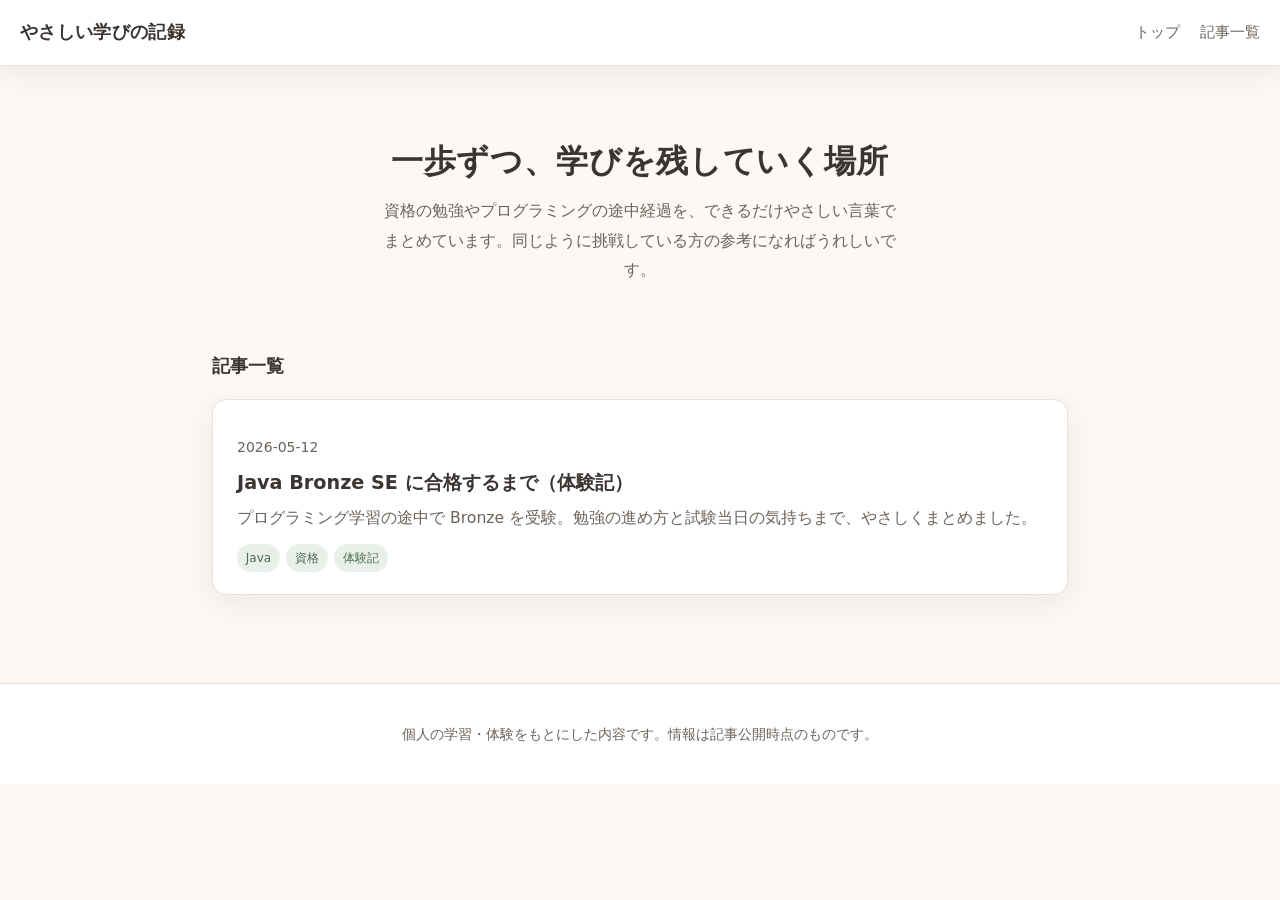
==== index.html @ 8e623fb0 "Add files via upload" ====
<!DOCTYPE html>
<html lang="ja">
  <head>
    <meta charset="UTF-8" />
    <meta name="viewport" content="width=device-width, initial-scale=1.0" />
    <meta
      name="description"
      content="資格や学びの体験を、やさしくわかりやすく綴るブログ。Java などプログラミング学習の記録も。"
    />
    <meta property="og:type" content="website" />
    <meta property="og:title" content="やさしい学びの記録" />
    <meta
      property="og:description"
      content="資格や学びの体験を、やさしくわかりやすく綴るブログ。"
    />
    <title>やさしい学びの記録 | トップ</title>
    <link rel="stylesheet" href="css/style.css" />
  </head>
  <body>
    <header class="site-header">
      <div class="site-header__inner">
        <a class="site-logo" href="index.html">やさしい学びの記録</a>
        <nav class="site-nav" aria-label="主要ナビゲーション">
          <a href="index.html">トップ</a>
          <a href="#articles">記事一覧</a>
        </nav>
      </div>
    </header>

    <main>
      <section class="hero" aria-labelledby="hero-title">
        <h1 id="hero-title">一歩ずつ、学びを残していく場所</h1>
        <p>
          資格の勉強やプログラミングの途中経過を、できるだけやさしい言葉でまとめています。同じように挑戦している方の参考になればうれしいです。
        </p>
      </section>

      <section id="articles" aria-labelledby="articles-heading">
        <h2 class="section-title" id="articles-heading">記事一覧</h2>
        <ul id="article-list" class="article-list"></ul>
      </section>
    </main>

    <footer class="site-footer">
      <p>個人の学習・体験をもとにした内容です。情報は記事公開時点のものです。</p>
    </footer>

    <script src="js/main.js" defer></script>
  </body>
</html>
---- css/style.css ----
/* やさしい印象・読みやすさ優先 */
:root {
  --bg: #fdf8f3;
  --bg-card: #ffffff;
  --text: #3a3532;
  --text-muted: #6b635c;
  --accent: #7d9b83;
  --accent-soft: #e8f0e9;
  --border: #e8e0d8;
  --shadow: 0 8px 28px rgba(58, 53, 50, 0.08);
  --radius: 14px;
  --font: "Hiragino Sans", "Hiragino Kaku Gothic ProN", "Yu Gothic UI", "Yu Gothic",
    Meiryo, system-ui, sans-serif;
  --max-read: 40rem;
}

*,
*::before,
*::after {
  box-sizing: border-box;
}

html {
  scroll-behavior: smooth;
}

body {
  margin: 0;
  font-family: var(--font);
  font-size: 1.0625rem;
  line-height: 1.85;
  color: var(--text);
  background: var(--bg);
  -webkit-font-smoothing: antialiased;
}



a {
  color: var(--accent);
  text-decoration-thickness: 1px;
  text-underline-offset: 3px;
}

a:hover {
  color: #5f7a64;
}

img {
  max-width: 100%;
  height: auto;
  border-radius: var(--radius);
}

.site-header {
  background: var(--bg-card);
  border-bottom: 1px solid var(--border);
  box-shadow: var(--shadow);
  position: sticky;
  top: -10px;
  z-index: 10;
}

.site-header__inner {
  max-width: 90rem;
  margin: 0 auto;
  padding: 1rem 1.25rem;
  display: flex;
  align-items: center;
  justify-content: space-between;
  gap: 1rem;
  flex-wrap: wrap;
}

.site-logo {
  font-weight: 700;
  font-size: 1.1rem;
  letter-spacing: 0.02em;
  color: var(--text);
  text-decoration: none;
  text-align: center;
}

.site-logo:hover {
  color: var(--accent);
}

.site-nav {
  display: flex;
  gap: 1.25rem;
  flex-wrap: wrap;
}

.site-nav a {
  font-size: 0.95rem;
  color: var(--text-muted);
  text-decoration: none;
}

.site-nav a:hover {
  color: var(--accent);
}

main {
  max-width: 56rem;
  margin: 0 auto;
  padding: 2rem 1.25rem 3.5rem;
}

/* 記事ページ: 本文を画面中央に、目次をその左（左列の右寄せ） */
main.article-layout {
  max-width: none;
  width: 100%;
  display: grid;
  grid-template-columns: 1fr;
  gap: 1.25rem;
  align-items: start;
}

@media (min-width: 900px) {
  main.article-layout {
    grid-template-columns: 1fr minmax(0, min(48rem, 92vw)) 1fr;
    column-gap: 1.25rem;
    row-gap: 0;
  }

  .article-toc {
    grid-column: 3;
    justify-self: start;
    align-self: start;
    position: sticky;
    top: 4rem;
    padding: 1rem 1rem;
    width: min(13.5rem, 100%);
    box-sizing: border-box;
    border-radius: var(--radius);
    border: 1px solid var(--border);
    background-color: var(--bg-card);
    box-shadow: var(--shadow);
    
  }

  .article-body {
    grid-column: 2;
    grid-row: 1;
    width: 100%;
    max-width: none;
    margin: 0;
  }
}


.article-toc__label {
  margin: 0 0 0.5rem;
  font-size: 0.8rem;
  font-weight: 700;
  letter-spacing: 0.08em;
  color: var(--text-muted);
  text-transform: uppercase;
}

.article-toc__nav {
  margin: 0;
}

.article-toc__list {
  list-style: none;
  margin: 0;
  padding: 0;
  font-size: 0.875rem;
  line-height: 1.55;
}

.article-toc__list li {
  margin: 0 0 0.45rem;
}

.article-toc__list a {
  display: block;
  padding: 0.2rem 0;
  color: var(--text-muted);
  border-bottom: 1px solid var(--accent);
  text-decoration: none;
  border-left: 3px solid transparent;
  padding-left: 0.65rem;
  margin-left: -0.65rem;
}

.article-toc__list a:hover {
  color: var(--accent);
  border-left-color: var(--accent-soft);
  border-bottom-width: 2px;
}

.hero {
  text-align: center;
  padding: 2.5rem 1rem 2rem;
  margin-bottom: 2rem;
}

.hero h1 {
  margin: 0 0 0.75rem;
  font-size: clamp(1.5rem, 4vw, 2rem);
  font-weight: 700;
  line-height: 1.45;
  letter-spacing: 0.02em;
}

.hero p {
  margin: 0 auto;
  max-width: 32rem;
  color: var(--text-muted);
  font-size: 1rem;
}

.section-title {
  font-size: 1.15rem;
  font-weight: 700;
  margin: 0 0 1rem;
  color: var(--text);
}

.article-list {
  list-style: none;
  margin: 0;
  padding: 0;
  display: flex;
  flex-direction: column;
  gap: 1rem;
}

.article-card {
  background: var(--bg-card);
  border: 1px solid var(--border);
  border-radius: var(--radius);
  box-shadow: var(--shadow);
  overflow: hidden;
}

.article-card a {
  display: block;
  padding: 1.35rem 1.5rem;
  color: inherit;
  text-decoration: none;
}

.article-card a:hover {
  background: var(--accent-soft);
}

.article-card h2 {
  margin: 0 0 0.5rem;
  font-size: 1.2rem;
  font-weight: 700;
  line-height: 1.45;
}

.article-card .meta {
  font-size: 0.875rem;
  color: var(--text-muted);
  margin-bottom: 0.5rem;
}

.article-card .desc {
  margin: 0;
  font-size: 0.98rem;
  color: var(--text-muted);
  line-height: 1.7;
}

.tags {
  display: flex;
  flex-wrap: wrap;
  gap: 0.4rem;
  margin-top: 0.75rem;
}

.tag {
  font-size: 0.75rem;
  padding: 0.2rem 0.55rem;
  border-radius: 999px;
  background: var(--accent-soft);
  color: #4a6b4f;
}

.article-body {
  background: var(--bg-card);
  border: 1px solid var(--border);
  border-radius: var(--radius);
  box-shadow: var(--shadow);
  padding: 2rem 1.5rem 2.25rem;
}

@media (min-width: 640px) {
  .article-body {
    padding: 2.5rem 2.75rem 2.75rem;
  }
}

.article-body h1 {
  margin: 0 0 0.5rem;
  font-size: clamp(1.35rem, 3.5vw, 1.75rem);
  line-height: 1.45;
}

.article-body .article-meta {
  margin: 0 0 0.5rem;
  font-size: 0.9rem;
  color: var(--text-muted);
}

.article-body .lead {
  margin: 0 0 1.5rem;
  color: var(--text-muted);
  font-size: 1rem;
}

.article-body h2 {
  margin: 2.25rem 0 0.75rem;
  font-size: 1.2rem;
  padding-bottom: 0.35rem;
  border-bottom: 2px solid var(--accent-soft);
  line-height: 1.45;
  scroll-margin-top: 5rem;
}

.article-body h2:first-of-type {
  margin-top: 0;
}

.article-body p {
  margin: 0 0 1rem;
  max-width: var(--max-read);
}

.article-body ul,
.article-body ol {
  margin: 0 0 1rem;
  padding-left: 1.35rem;
  max-width: var(--max-read);
}

.article-body li {
  margin-bottom: 0.35rem;
}

.note-box {
  margin: 1.5rem 0;
  padding: 1rem 1.15rem;
  background: var(--accent-soft);
  border-radius: var(--radius);
  border: 1px solid #d4e4d6;
  max-width: var(--max-read);
}

.note-box p {
  margin: 0;
  font-size: 0.95rem;
  color: var(--text);
}

.disclosure {
  margin-top: 2.5rem;
  padding-top: 1.5rem;
  border-top: 1px dashed var(--border);
  font-size: 0.875rem;
  color: var(--text-muted);
  max-width: var(--max-read);
}

.site-footer {
  margin-top: 2rem;
  padding: 1.5rem 1.25rem;
  text-align: center;
  font-size: 0.85rem;
  color: var(--text-muted);
  border-top: 1px solid var(--border);
  background: var(--bg-card);
}

.empty-state {
  text-align: center;
  padding: 2rem;
  color: var(--text-muted);
  background: var(--bg-card);
  border-radius: var(--radius);
  border: 1px dashed var(--border);
}
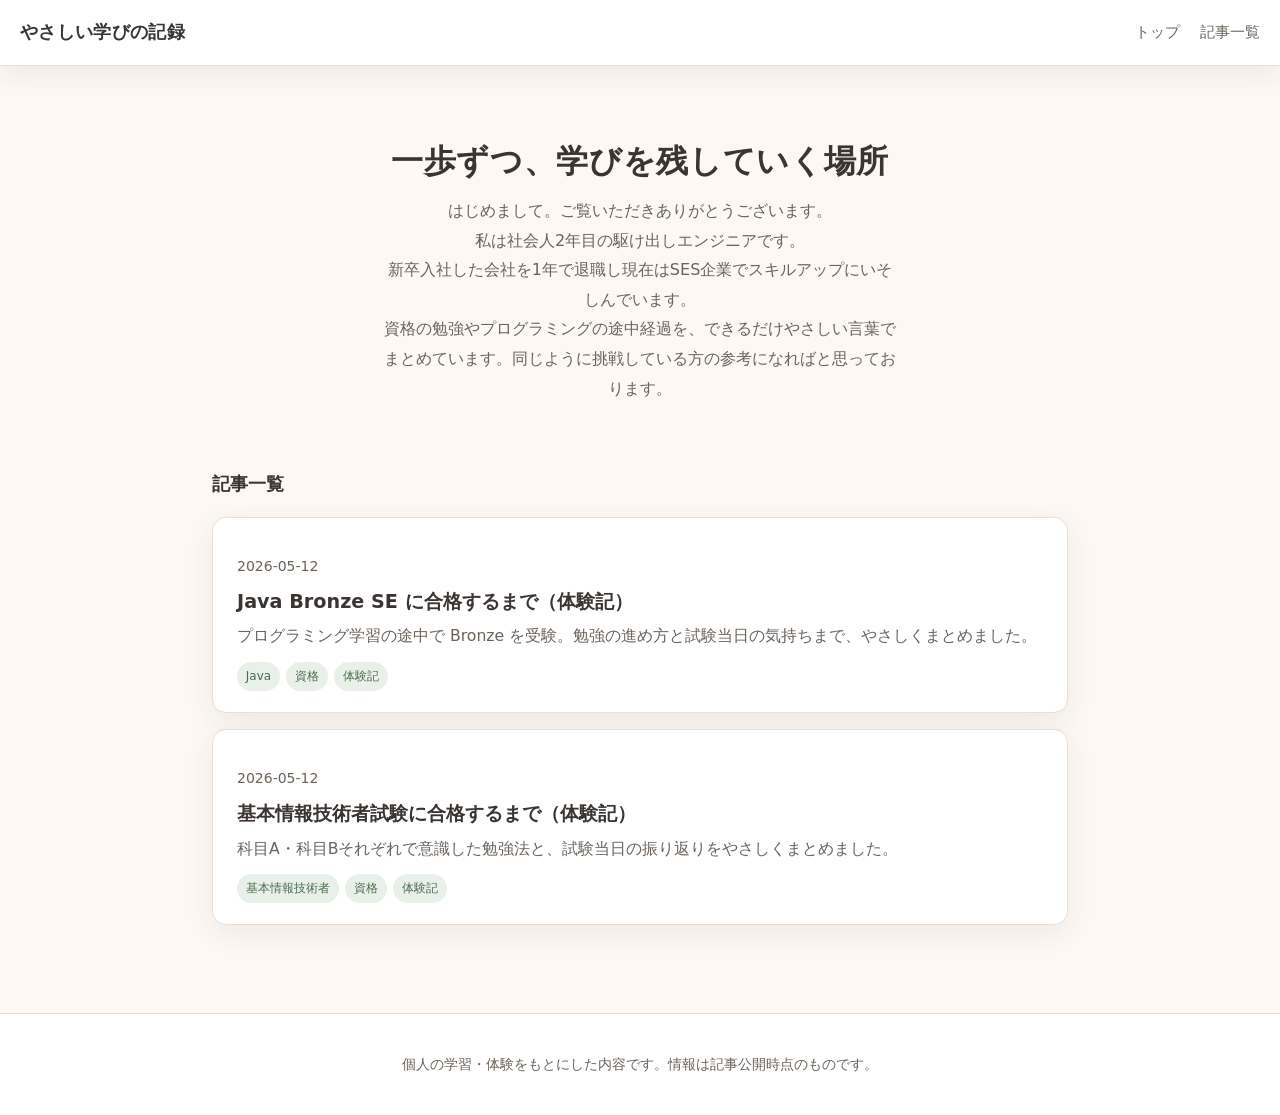
==== commit 252592c9: "Add files via upload" ====
--- a/index.html
+++ b/index.html
@@ -15,6 +15,8 @@
     />
     <title>やさしい学びの記録 | トップ</title>
     <link rel="stylesheet" href="css/style.css" />
+    <!--google search console用のタブ-->
+    <meta name="google-site-verification" content="m6bRnoOsdUn7NpkT882rZXpIeNRMPOBpyRyoLpZJbzU" />
   </head>
   <body>
     <header class="site-header">
@@ -31,7 +33,12 @@
       <section class="hero" aria-labelledby="hero-title">
         <h1 id="hero-title">一歩ずつ、学びを残していく場所</h1>
         <p>
-          資格の勉強やプログラミングの途中経過を、できるだけやさしい言葉でまとめています。同じように挑戦している方の参考になればうれしいです。
+          はじめまして。ご覧いただきありがとうございます。<br>
+          私は社会人2年目の駆け出しエンジニアです。<br>
+          新卒入社した会社を1年で退職し現在はSES企業でスキルアップにいそしんでいます。
+        </p>
+        <p>
+          資格の勉強やプログラミングの途中経過を、できるだけやさしい言葉でまとめています。同じように挑戦している方の参考になればと思っております。
         </p>
       </section>
 
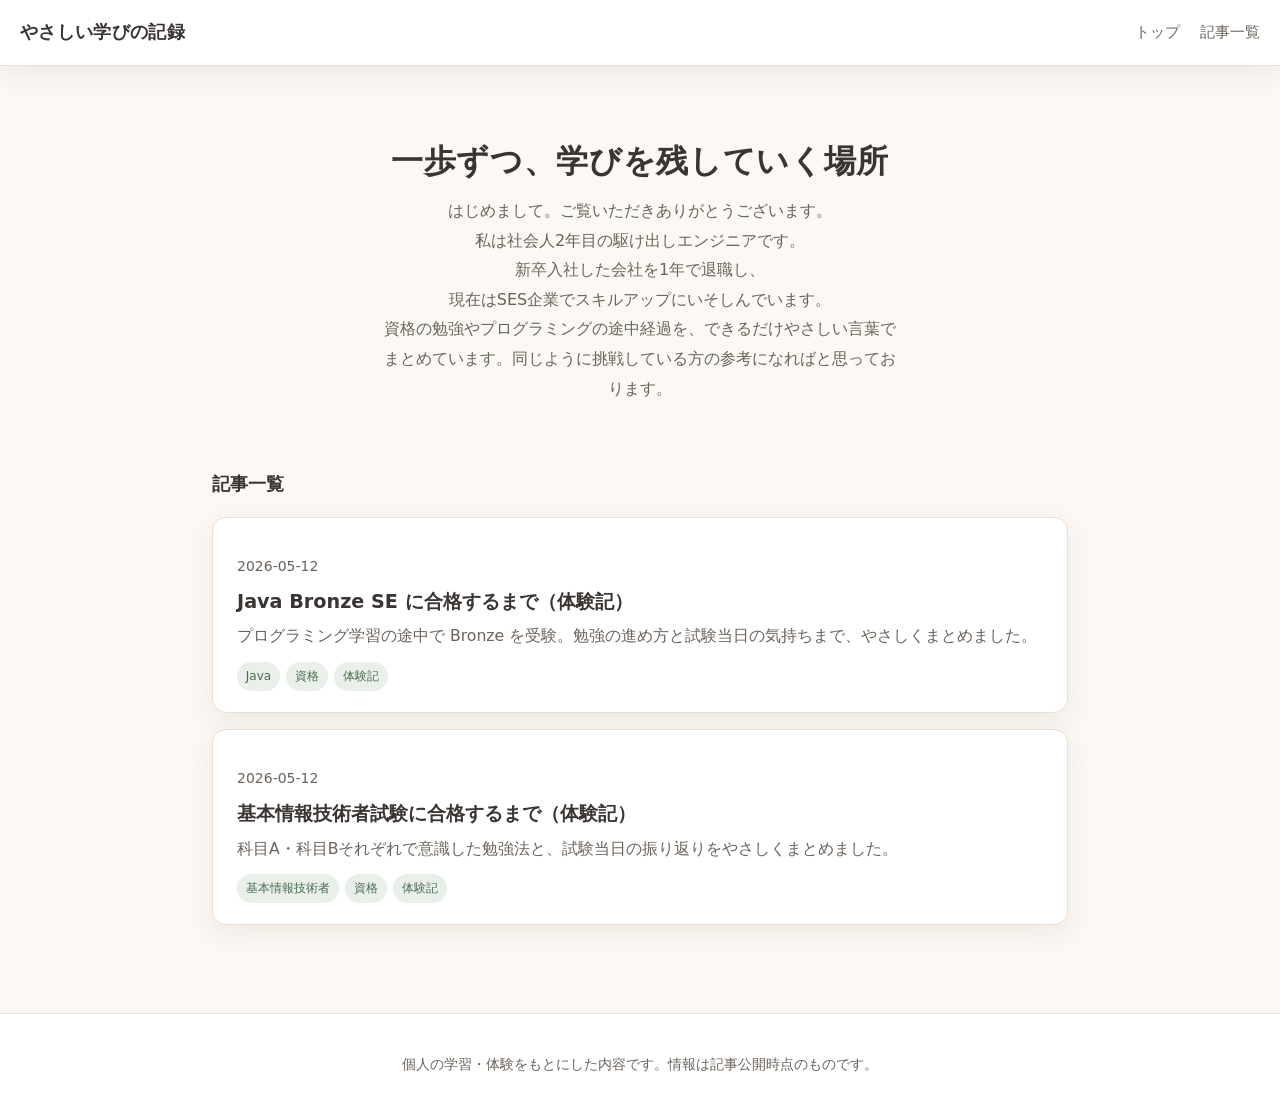
==== commit 47dcab24: "Add files via upload" ====
--- a/index.html
+++ b/index.html
@@ -35,7 +35,8 @@
         <p>
           はじめまして。ご覧いただきありがとうございます。<br>
           私は社会人2年目の駆け出しエンジニアです。<br>
-          新卒入社した会社を1年で退職し現在はSES企業でスキルアップにいそしんでいます。
+          新卒入社した会社を1年で退職し、<br>
+          現在はSES企業でスキルアップにいそしんでいます。<br>
         </p>
         <p>
           資格の勉強やプログラミングの途中経過を、できるだけやさしい言葉でまとめています。同じように挑戦している方の参考になればと思っております。
